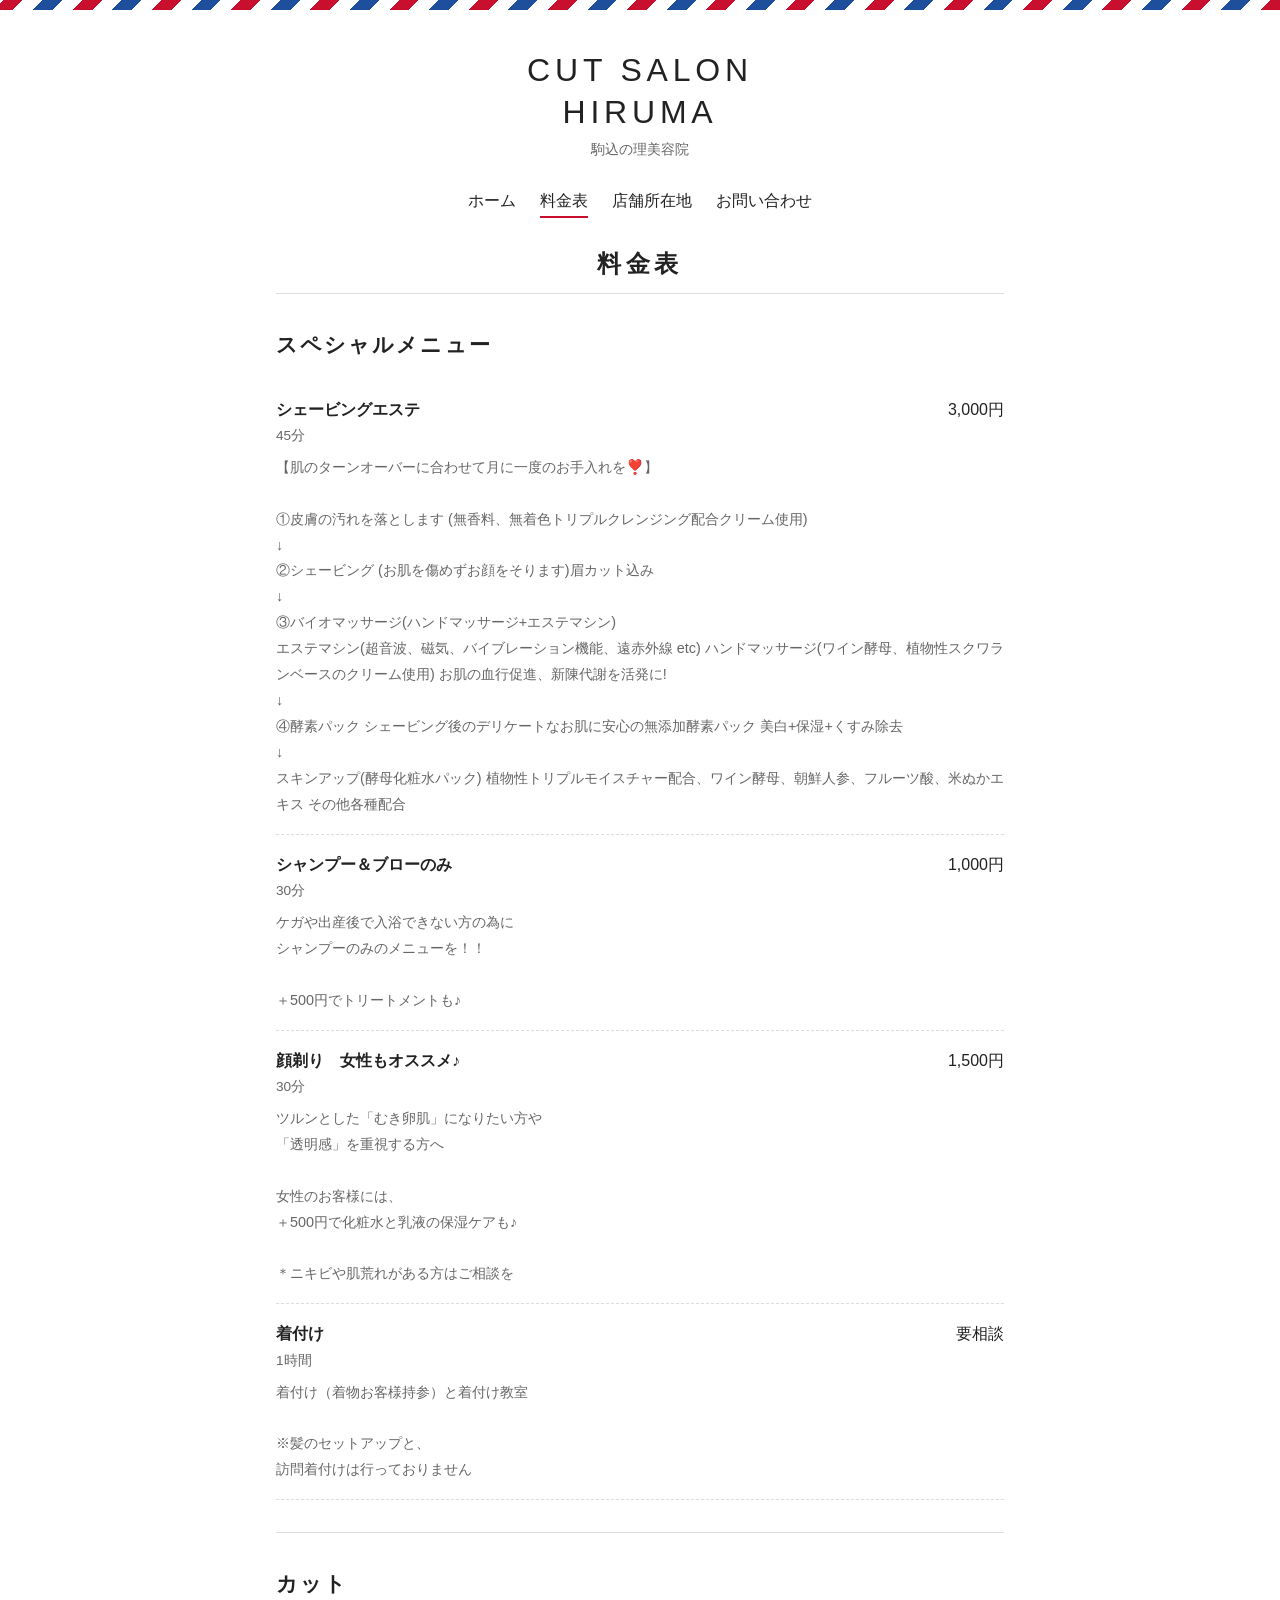
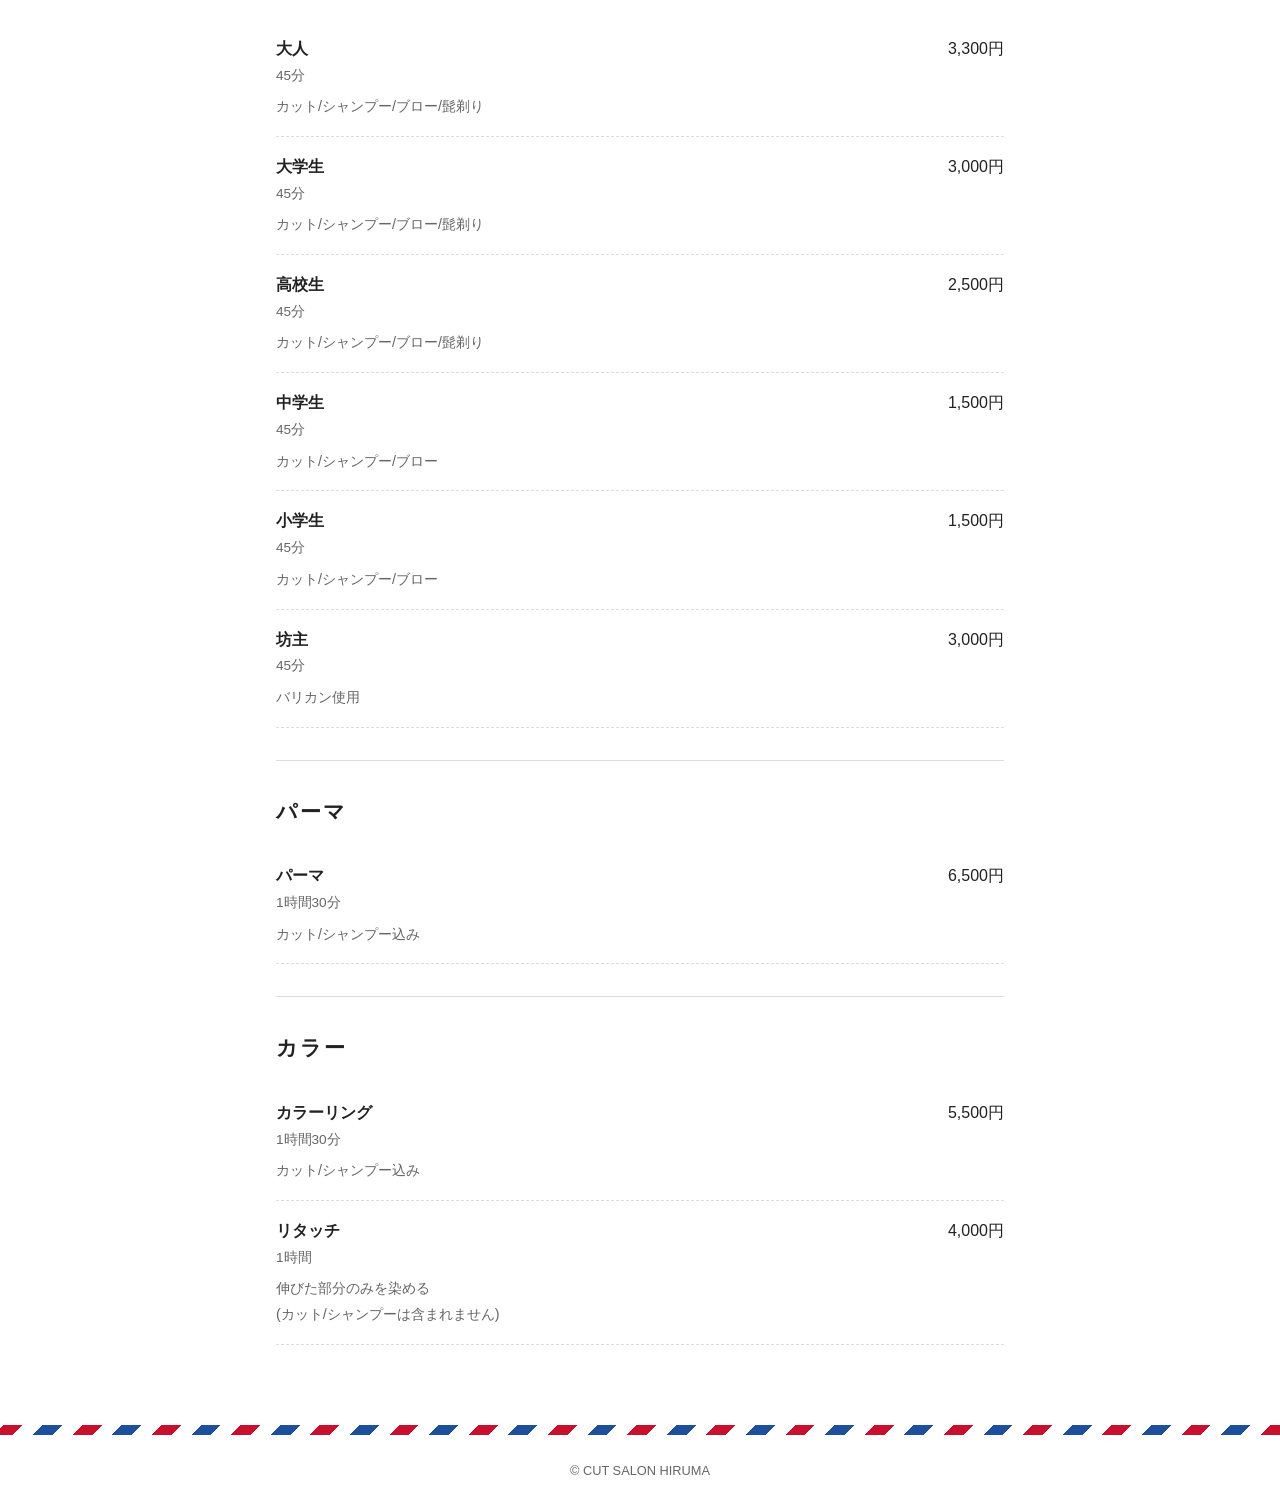
==== price.html @ f93929a5 "feat: Wix から CUT SALON HIRUMA のサイトを移行 Co-Authored-By: Claude Opus 5.5 <noreply@anthropic.com>" ====
<!doctype html>
<html lang="ja">
<head>
  <meta charset="utf-8">
  <meta name="viewport" content="width=device-width, initial-scale=1">
  <title>料金表｜CUT SALON HIRUMA｜駒込</title>
  <meta name="description" content="CUT SALON HIRUMA の料金表。カット、パーマ、カラー、シェービングエステ、着付けなど。">
  <link rel="stylesheet" href="style.css">
</head>
<body>
  <div class="pole"></div>

  <header>
    <p class="name"><a href="./">CUT SALON<br>HIRUMA</a></p>
    <p class="sub">駒込の理美容院</p>
  </header>

  <nav>
    <a href="./">ホーム</a>
    <a href="price.html" aria-current="page">料金表</a>
    <a href="./#access">店舗所在地</a>
    <a href="./#contact">お問い合わせ</a>
  </nav>

  <main>
    <h1 class="page-title">料金表</h1>

    <section id="special">
      <h2>スペシャルメニュー</h2>
      <ul class="menu">
        <li>
          <div class="head"><span class="title">シェービングエステ</span><span class="price">3,000円</span></div>
          <div class="time">45分</div>
          <p class="detail">【肌のターンオーバーに合わせて月に一度のお手入れを❣️】

①皮膚の汚れを落とします (無香料、無着色トリプルクレンジング配合クリーム使用)
↓
②シェービング (お肌を傷めずお顔をそります)眉カット込み
↓
③バイオマッサージ(ハンドマッサージ+エステマシン)
エステマシン(超音波、磁気、バイブレーション機能、遠赤外線 etc) ハンドマッサージ(ワイン酵母、植物性スクワランベースのクリーム使用) お肌の血行促進、新陳代謝を活発に!
↓
④酵素パック シェービング後のデリケートなお肌に安心の無添加酵素パック 美白+保湿+くすみ除去
↓
スキンアップ(酵母化粧水パック) 植物性トリプルモイスチャー配合、ワイン酵母、朝鮮人参、フルーツ酸、米ぬかエキス その他各種配合</p>
        </li>
        <li>
          <div class="head"><span class="title">シャンプー＆ブローのみ</span><span class="price">1,000円</span></div>
          <div class="time">30分</div>
          <p class="detail">ケガや出産後で入浴できない方の為に
シャンプーのみのメニューを！！

＋500円でトリートメントも♪</p>
        </li>
        <li>
          <div class="head"><span class="title">顔剃り　女性もオススメ♪</span><span class="price">1,500円</span></div>
          <div class="time">30分</div>
          <p class="detail">ツルンとした「むき卵肌」になりたい方や
「透明感」を重視する方へ

女性のお客様には、
＋500円で化粧水と乳液の保湿ケアも♪

＊ニキビや肌荒れがある方はご相談を</p>
        </li>
        <li>
          <div class="head"><span class="title">着付け</span><span class="price">要相談</span></div>
          <div class="time">1時間</div>
          <p class="detail">着付け（着物お客様持参）と着付け教室

※髪のセットアップと、
訪問着付けは行っておりません</p>
        </li>
      </ul>
    </section>

    <section id="cut">
      <h2>カット</h2>
      <ul class="menu">
        <li>
          <div class="head"><span class="title">大人</span><span class="price">3,300円</span></div>
          <div class="time">45分</div>
          <p class="detail">カット/シャンプー/ブロー/髭剃り</p>
        </li>
        <li>
          <div class="head"><span class="title">大学生</span><span class="price">3,000円</span></div>
          <div class="time">45分</div>
          <p class="detail">カット/シャンプー/ブロー/髭剃り</p>
        </li>
        <li>
          <div class="head"><span class="title">高校生</span><span class="price">2,500円</span></div>
          <div class="time">45分</div>
          <p class="detail">カット/シャンプー/ブロー/髭剃り</p>
        </li>
        <li>
          <div class="head"><span class="title">中学生</span><span class="price">1,500円</span></div>
          <div class="time">45分</div>
          <p class="detail">カット/シャンプー/ブロー</p>
        </li>
        <li>
          <div class="head"><span class="title">小学生</span><span class="price">1,500円</span></div>
          <div class="time">45分</div>
          <p class="detail">カット/シャンプー/ブロー</p>
        </li>
        <li>
          <div class="head"><span class="title">坊主</span><span class="price">3,000円</span></div>
          <div class="time">45分</div>
          <p class="detail">バリカン使用</p>
        </li>
      </ul>
    </section>

    <section id="perm">
      <h2>パーマ</h2>
      <ul class="menu">
        <li>
          <div class="head"><span class="title">パーマ</span><span class="price">6,500円</span></div>
          <div class="time">1時間30分</div>
          <p class="detail">カット/シャンプー込み</p>
        </li>
      </ul>
    </section>

    <section id="color">
      <h2>カラー</h2>
      <ul class="menu">
        <li>
          <div class="head"><span class="title">カラーリング</span><span class="price">5,500円</span></div>
          <div class="time">1時間30分</div>
          <p class="detail">カット/シャンプー込み</p>
        </li>
        <li>
          <div class="head"><span class="title">リタッチ</span><span class="price">4,000円</span></div>
          <div class="time">1時間</div>
          <p class="detail">伸びた部分のみを染める
(カット/シャンプーは含まれません)</p>
        </li>
      </ul>
    </section>

  </main>

  <div class="pole"></div>
  <footer>© CUT SALON HIRUMA</footer>
</body>
</html>
---- style.css ----
/* 色やサイズはここで一括管理する */
:root {
  --text: #222;
  --muted: #666;
  --bg: #fff;
  --bg-sub: #f6f6f4;
  --line: #ddd;
  --red: #c8102e;
  --blue: #1d4f9c;
  --max: 760px;
}

* { box-sizing: border-box; }

body {
  margin: 0;
  font-family: -apple-system, BlinkMacSystemFont, "Hiragino Sans", "Hiragino Kaku Gothic ProN", "Noto Sans JP", sans-serif;
  color: var(--text);
  background: var(--bg);
  line-height: 1.8;
}

a { color: var(--blue); }

/* 理容店のサインポールを模した帯 */
.pole {
  height: 10px;
  background: repeating-linear-gradient(-45deg,
    var(--red) 0 14px, #fff 14px 28px, var(--blue) 28px 42px, #fff 42px 56px);
}

header {
  text-align: center;
  padding: 40px 16px 24px;
}

header .name {
  margin: 0;
  font-size: 2rem;
  letter-spacing: 0.15em;
  line-height: 1.3;
}

header .name a { color: inherit; text-decoration: none; }

header .sub {
  margin: 4px 0 0;
  color: var(--muted);
  font-size: 0.9rem;
}

nav {
  display: flex;
  justify-content: center;
  flex-wrap: wrap;
  gap: 8px 24px;
  padding: 0 16px 24px;
}

nav a {
  color: var(--text);
  text-decoration: none;
  border-bottom: 2px solid transparent;
}

nav a:hover, nav a[aria-current="page"] { border-bottom-color: var(--red); }

main {
  max-width: var(--max);
  margin: 0 auto;
  padding: 0 16px 48px;
}

section { padding: 32px 0; border-top: 1px solid var(--line); }

h2 {
  margin: 0 0 16px;
  font-size: 1.3rem;
  letter-spacing: 0.1em;
}

h3 { margin: 24px 0 8px; font-size: 1.1rem; }

dl.info {
  display: grid;
  grid-template-columns: max-content 1fr;
  gap: 4px 20px;
  margin: 0;
}

dl.info dt { color: var(--muted); }
dl.info dd { margin: 0; }

.button {
  display: inline-block;
  padding: 10px 24px;
  border: 1px solid var(--text);
  border-radius: 4px;
  color: var(--text);
  text-decoration: none;
}

.button:hover { background: var(--bg-sub); }

/* 料金表 */
.menu { list-style: none; margin: 0; padding: 0; }

.menu li {
  padding: 16px 0;
  border-bottom: 1px dashed var(--line);
}

.menu .head {
  display: flex;
  justify-content: space-between;
  align-items: baseline;
  gap: 12px;
  flex-wrap: wrap;
}

.menu .title { font-weight: bold; }
.menu .price { white-space: nowrap; }
.menu .time { color: var(--muted); font-size: 0.85rem; }

.menu .detail {
  margin: 6px 0 0;
  color: var(--muted);
  font-size: 0.9rem;
  white-space: pre-line;
}

.note { color: var(--muted); font-size: 0.85rem; }

footer {
  text-align: center;
  padding: 24px 16px;
  color: var(--muted);
  font-size: 0.8rem;
}

.page-title {
  margin: 0 0 8px;
  text-align: center;
  font-size: 1.5rem;
  letter-spacing: 0.2em;
}
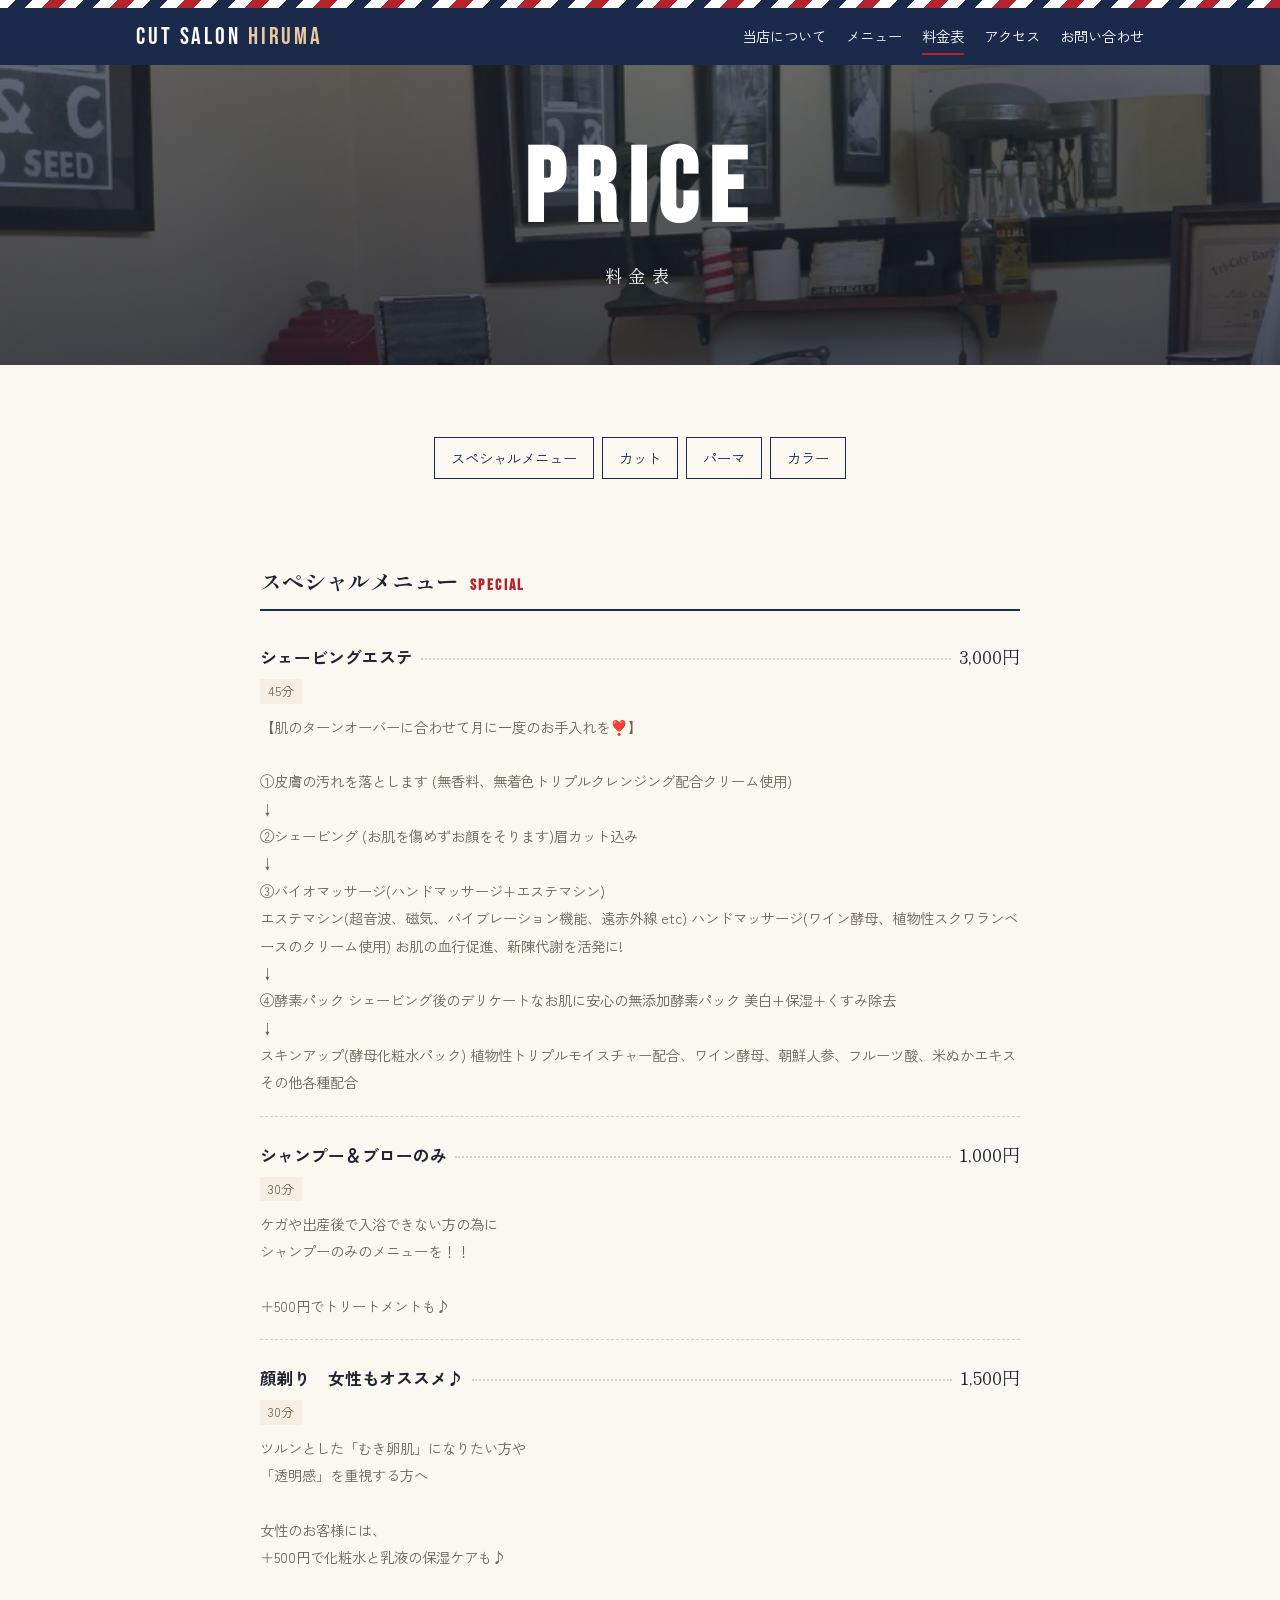
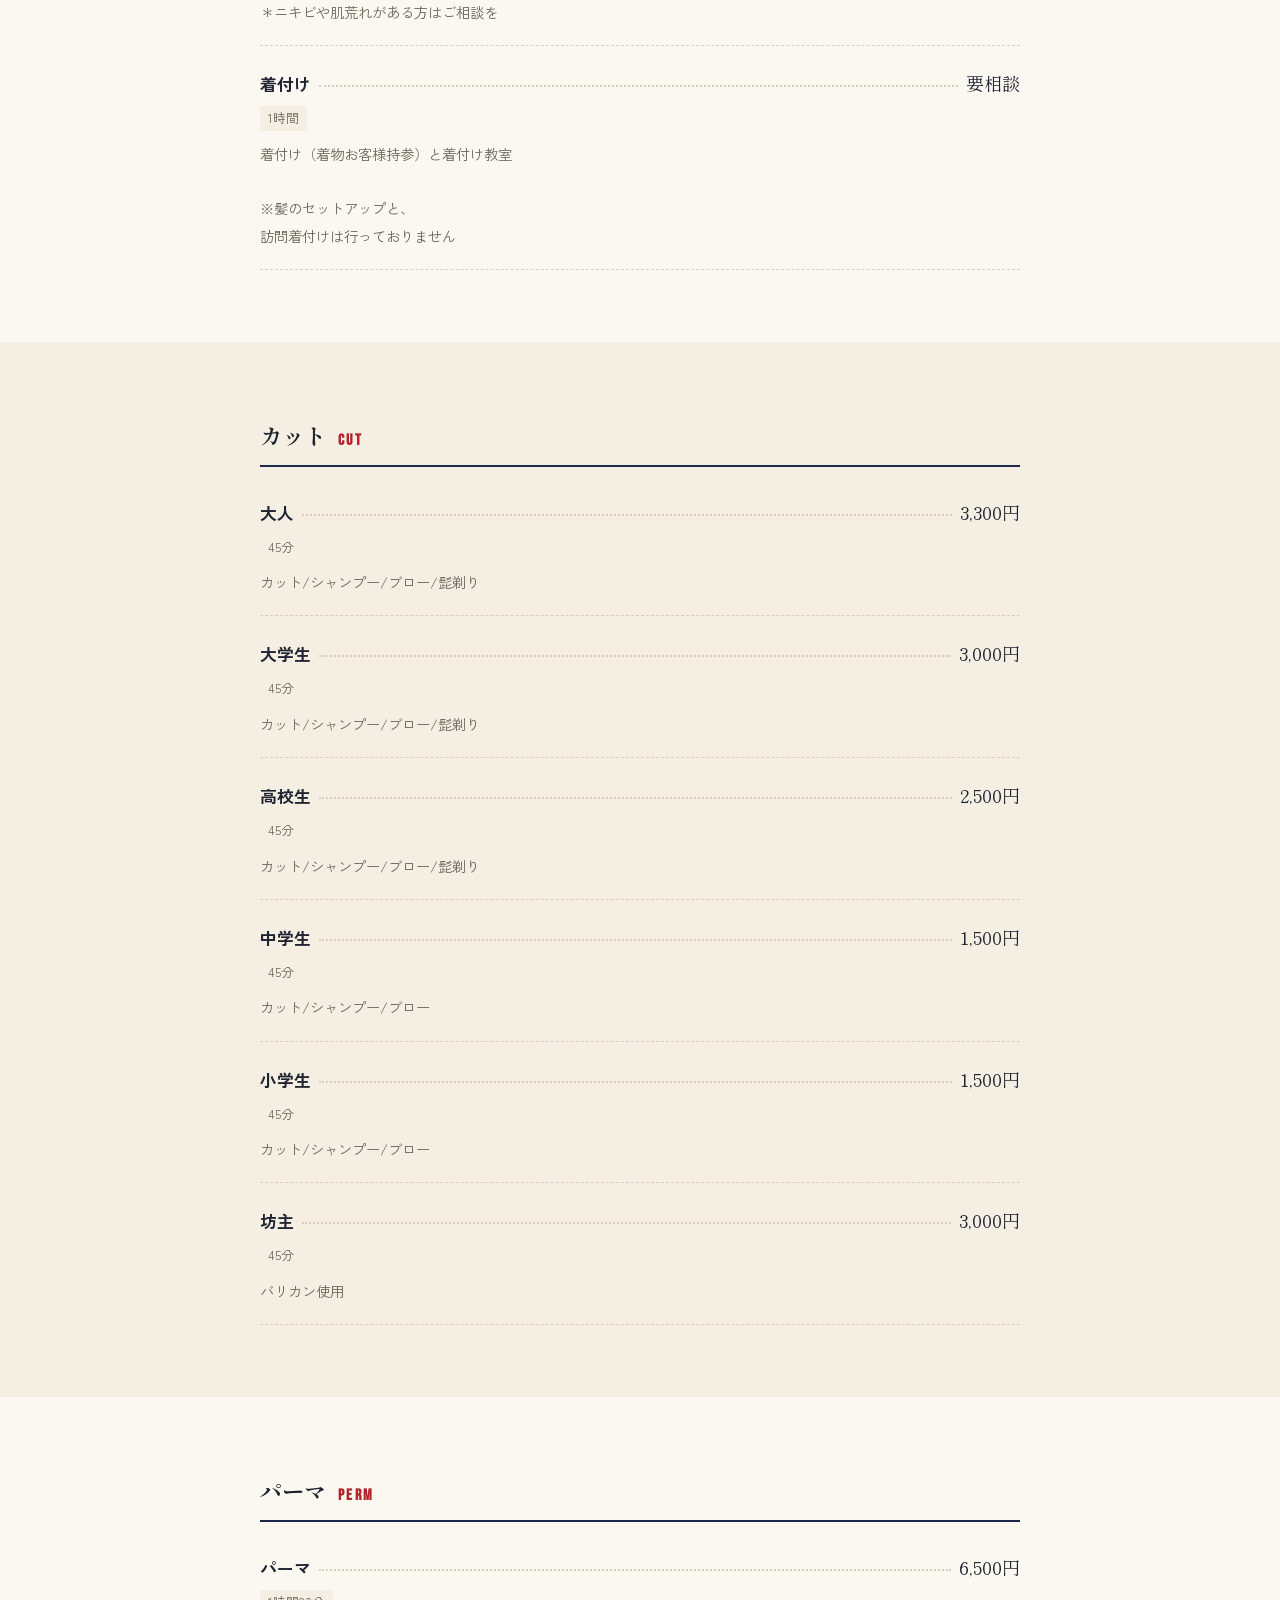
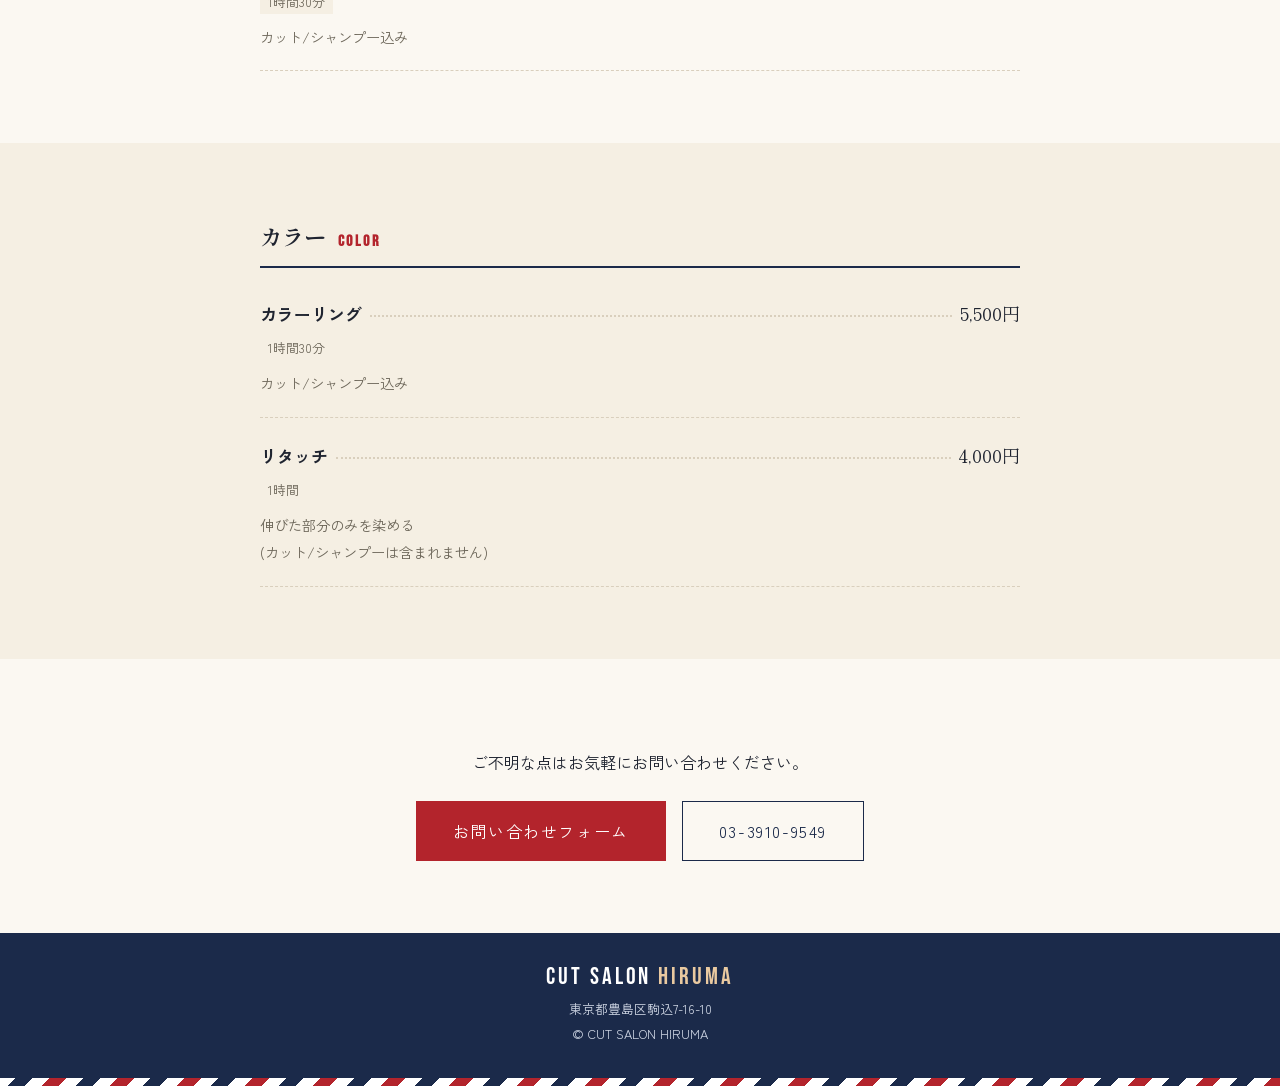
==== commit e202ac9e: "feat: レトロな理容室風にデザインを刷新し、写真と Google マップを追加 Co-Authored-By: Claude Opus 5.5 <noreply@anthropic.com>" ====
--- a/price.html
+++ b/price.html
@@ -5,28 +5,46 @@
   <meta name="viewport" content="width=device-width, initial-scale=1">
   <title>料金表｜CUT SALON HIRUMA｜駒込</title>
   <meta name="description" content="CUT SALON HIRUMA の料金表。カット、パーマ、カラー、シェービングエステ、着付けなど。">
+  <link rel="preconnect" href="https://fonts.googleapis.com">
+  <link rel="preconnect" href="https://fonts.gstatic.com" crossorigin>
+  <link href="https://fonts.googleapis.com/css2?family=Bebas+Neue&family=Shippori+Mincho+B1:wght@500;700&family=Zen+Kaku+Gothic+New:wght@400;700&display=swap" rel="stylesheet">
   <link rel="stylesheet" href="style.css">
 </head>
 <body>
   <div class="pole"></div>
 
-  <header>
-    <p class="name"><a href="./">CUT SALON<br>HIRUMA</a></p>
-    <p class="sub">駒込の理美容院</p>
+  <header class="site-header">
+    <div class="inner">
+      <a class="logo" href="./">CUT SALON <span>HIRUMA</span></a>
+      <nav>
+        <a href="./#about">当店について</a>
+        <a href="./#service">メニュー</a>
+        <a href="price.html" aria-current="page">料金表</a>
+        <a href="./#access">アクセス</a>
+        <a href="./#contact">お問い合わせ</a>
+      </nav>
+    </div>
   </header>
 
-  <nav>
-    <a href="./">ホーム</a>
-    <a href="price.html" aria-current="page">料金表</a>
-    <a href="./#access">店舗所在地</a>
-    <a href="./#contact">お問い合わせ</a>
-  </nav>
+  <div class="hero small">
+    <div class="inner">
+      <h1 class="en">PRICE</h1>
+      <p class="ja">料金表</p>
+    </div>
+  </div>
 
-  <main>
-    <h1 class="page-title">料金表</h1>
+  <section style="padding-bottom:0">
+    <nav class="category-nav">
+      <a href="#special">スペシャルメニュー</a>
+      <a href="#cut">カット</a>
+      <a href="#perm">パーマ</a>
+      <a href="#color">カラー</a>
+    </nav>
+  </section>
 
-    <section id="special">
-      <h2>スペシャルメニュー</h2>
+  <section id="special">
+    <div class="price-block">
+      <h2>スペシャルメニュー<span class="en">SPECIAL</span></h2>
       <ul class="menu">
         <li>
           <div class="head"><span class="title">シェービングエステ</span><span class="price">3,000円</span></div>
@@ -72,10 +90,12 @@
 訪問着付けは行っておりません</p>
         </li>
       </ul>
-    </section>
+    </div>
+  </section>
 
-    <section id="cut">
-      <h2>カット</h2>
+  <section id="cut" class="alt">
+    <div class="price-block">
+      <h2>カット<span class="en">CUT</span></h2>
       <ul class="menu">
         <li>
           <div class="head"><span class="title">大人</span><span class="price">3,300円</span></div>
@@ -108,10 +128,12 @@
           <p class="detail">バリカン使用</p>
         </li>
       </ul>
-    </section>
+    </div>
+  </section>
 
-    <section id="perm">
-      <h2>パーマ</h2>
+  <section id="perm">
+    <div class="price-block">
+      <h2>パーマ<span class="en">PERM</span></h2>
       <ul class="menu">
         <li>
           <div class="head"><span class="title">パーマ</span><span class="price">6,500円</span></div>
@@ -119,10 +141,12 @@
           <p class="detail">カット/シャンプー込み</p>
         </li>
       </ul>
-    </section>
+    </div>
+  </section>
 
-    <section id="color">
-      <h2>カラー</h2>
+  <section id="color" class="alt">
+    <div class="price-block">
+      <h2>カラー<span class="en">COLOR</span></h2>
       <ul class="menu">
         <li>
           <div class="head"><span class="title">カラーリング</span><span class="price">5,500円</span></div>
@@ -136,11 +160,24 @@
 (カット/シャンプーは含まれません)</p>
         </li>
       </ul>
-    </section>
+    </div>
+  </section>
 
-  </main>
+  <section class="contact">
+    <div class="container">
+      <p>ご不明な点はお気軽にお問い合わせください。</p>
+      <div class="buttons">
+        <a class="button red" href="https://forms.gle/vRZttSiJEfqaqAT56" target="_blank" rel="noopener">お問い合わせフォーム</a>
+        <a class="button outline" href="tel:0339109549">03-3910-9549</a>
+      </div>
+    </div>
+  </section>
 
+  <footer>
+    <a class="logo" href="./">CUT SALON <span>HIRUMA</span></a>
+    <div>東京都豊島区駒込7-16-10</div>
+    <div>© CUT SALON HIRUMA</div>
+  </footer>
   <div class="pole"></div>
-  <footer>© CUT SALON HIRUMA</footer>
 </body>
 </html>
--- a/style.css
+++ b/style.css
@@ -1,146 +1,379 @@
 /* 色やサイズはここで一括管理する */
 :root {
-  --text: #222;
-  --muted: #666;
-  --bg: #fff;
-  --bg-sub: #f6f6f4;
-  --line: #ddd;
-  --red: #c8102e;
-  --blue: #1d4f9c;
-  --max: 760px;
+  --ink: #1f2430;
+  --muted: #6b6558;
+  --cream: #f5efe3;
+  --paper: #fbf8f2;
+  --navy: #1b2a4a;
+  --red: #b3242c;
+  --line: #d9cfbd;
+  --max: 1040px;
+  --serif: "Shippori Mincho B1", "Hiragino Mincho ProN", serif;
+  --label: "Bebas Neue", "Oswald", sans-serif;
 }
 
 * { box-sizing: border-box; }
+
+html { scroll-behavior: smooth; }
 
 body {
   margin: 0;
-  font-family: -apple-system, BlinkMacSystemFont, "Hiragino Sans", "Hiragino Kaku Gothic ProN", "Noto Sans JP", sans-serif;
-  color: var(--text);
-  background: var(--bg);
-  line-height: 1.8;
-}
-
-a { color: var(--blue); }
+  font-family: "Zen Kaku Gothic New", -apple-system, "Hiragino Sans", sans-serif;
+  color: var(--ink);
+  background: var(--paper);
+  line-height: 1.9;
+}
+
+img { max-width: 100%; display: block; }
+
+a { color: var(--navy); }
 
 /* 理容店のサインポールを模した帯 */
 .pole {
-  height: 10px;
+  height: 8px;
   background: repeating-linear-gradient(-45deg,
-    var(--red) 0 14px, #fff 14px 28px, var(--blue) 28px 42px, #fff 42px 56px);
-}
-
-header {
+    var(--red) 0 12px, #fff 12px 24px, var(--navy) 24px 36px, #fff 36px 48px);
+}
+
+/* ヘッダー */
+.site-header {
+  position: sticky;
+  top: 0;
+  z-index: 10;
+  background: var(--navy);
+  color: #fff;
+}
+
+.site-header .inner {
+  max-width: var(--max);
+  margin: 0 auto;
+  padding: 10px 16px;
+  display: flex;
+  align-items: center;
+  justify-content: space-between;
+  gap: 8px 24px;
+  flex-wrap: wrap;
+}
+
+.logo {
+  color: #fff;
+  text-decoration: none;
+  font-family: var(--label);
+  font-size: 1.5rem;
+  letter-spacing: 0.12em;
+  line-height: 1;
+}
+
+.logo span { color: #e9c9a0; }
+
+.site-header nav { display: flex; flex-wrap: wrap; gap: 4px 20px; }
+
+.site-header nav a {
+  color: #fff;
+  text-decoration: none;
+  font-size: 0.9rem;
+  padding: 4px 0;
+  border-bottom: 2px solid transparent;
+}
+
+.site-header nav a:hover,
+.site-header nav a[aria-current="page"] { border-bottom-color: var(--red); }
+
+/* ヒーロー */
+.hero {
+  position: relative;
+  min-height: min(72vh, 640px);
+  display: grid;
+  place-items: center;
   text-align: center;
-  padding: 40px 16px 24px;
-}
-
-header .name {
+  color: #fff;
+  background: #222 url("images/hero.jpg") center / cover no-repeat;
+}
+
+.hero::before {
+  content: "";
+  position: absolute;
+  inset: 0;
+  background: linear-gradient(rgba(20, 24, 36, 0.55), rgba(20, 24, 36, 0.75));
+}
+
+.hero .inner { position: relative; padding: 48px 16px; }
+
+.hero .en {
   margin: 0;
-  font-size: 2rem;
+  font-family: var(--label);
+  font-size: clamp(3rem, 12vw, 6.5rem);
+  letter-spacing: 0.1em;
+  line-height: 1;
+}
+
+.hero .ja {
+  margin: 16px 0 0;
+  font-family: var(--serif);
+  font-size: 1.1rem;
+  letter-spacing: 0.3em;
+}
+
+.hero .badge {
+  display: inline-block;
+  margin-top: 24px;
+  padding: 6px 18px;
+  border: 1px solid rgba(255, 255, 255, 0.7);
+  font-size: 0.85rem;
   letter-spacing: 0.15em;
-  line-height: 1.3;
-}
-
-header .name a { color: inherit; text-decoration: none; }
-
-header .sub {
-  margin: 4px 0 0;
+}
+
+.hero.small { min-height: min(34vh, 300px); background-image: url("images/chair.jpg"); background-position: center 40%; }
+
+/* セクション共通 */
+section { padding: 72px 16px; }
+
+section.alt { background: var(--cream); }
+
+.container { max-width: var(--max); margin: 0 auto; }
+
+.section-title { text-align: center; margin: 0 0 40px; }
+
+.section-title .en {
+  display: block;
+  font-family: var(--label);
+  font-size: 2.6rem;
+  letter-spacing: 0.12em;
+  line-height: 1;
+  color: var(--navy);
+}
+
+.section-title .ja {
+  display: block;
+  margin-top: 8px;
+  font-family: var(--serif);
+  font-size: 0.95rem;
+  color: var(--red);
+  letter-spacing: 0.2em;
+}
+
+/* ABOUT */
+.about {
+  display: grid;
+  grid-template-columns: 1fr 1fr;
+  gap: 40px;
+  align-items: center;
+}
+
+.about img { width: 100%; aspect-ratio: 4 / 5; object-fit: cover; }
+
+.about .lead {
+  font-family: var(--serif);
+  font-size: 1.25rem;
+  line-height: 2.2;
+  margin: 0 0 32px;
+}
+
+/* サービスカード */
+.cards {
+  display: grid;
+  grid-template-columns: repeat(auto-fit, minmax(220px, 1fr));
+  gap: 20px;
+}
+
+.card {
+  background: #fff;
+  border: 1px solid var(--line);
+  border-top: 4px solid var(--navy);
+  padding: 28px 24px;
+}
+
+.card:nth-child(even) { border-top-color: var(--red); }
+
+.card .num {
+  font-family: var(--label);
+  font-size: 1.1rem;
   color: var(--muted);
-  font-size: 0.9rem;
-}
-
-nav {
+  letter-spacing: 0.1em;
+}
+
+.card h3 {
+  margin: 4px 0 12px;
+  font-family: var(--serif);
+  font-size: 1.25rem;
+}
+
+.card p { margin: 0; color: var(--muted); font-size: 0.92rem; }
+
+.card .price {
+  margin-top: 16px;
+  font-family: var(--serif);
+  font-size: 1.1rem;
+  color: var(--ink);
+}
+
+.center { text-align: center; margin-top: 40px; }
+
+/* ボタン */
+.button {
+  display: inline-block;
+  padding: 14px 36px;
+  background: var(--navy);
+  color: #fff;
+  text-decoration: none;
+  letter-spacing: 0.1em;
+  border: 1px solid var(--navy);
+  transition: background 0.2s, color 0.2s;
+}
+
+.button:hover { background: #fff; color: var(--navy); }
+
+.button.outline { background: transparent; color: var(--navy); }
+
+.button.outline:hover { background: var(--navy); color: #fff; }
+
+.button.red { background: var(--red); border-color: var(--red); }
+
+.button.red:hover { background: #fff; color: var(--red); }
+
+/* アクセス */
+.access {
+  display: grid;
+  grid-template-columns: 1fr 1.3fr;
+  gap: 40px;
+  align-items: start;
+}
+
+dl.info { margin: 0; }
+
+dl.info div {
+  display: grid;
+  grid-template-columns: 6em 1fr;
+  padding: 14px 0;
+  border-bottom: 1px solid var(--line);
+}
+
+dl.info dt { color: var(--muted); font-size: 0.9rem; }
+dl.info dd { margin: 0; }
+
+.map {
+  width: 100%;
+  aspect-ratio: 4 / 3;
+  border: 0;
+  filter: grayscale(0.3);
+}
+
+/* お問い合わせ */
+.contact { text-align: center; }
+
+.contact .buttons {
   display: flex;
   justify-content: center;
   flex-wrap: wrap;
-  gap: 8px 24px;
-  padding: 0 16px 24px;
-}
-
-nav a {
-  color: var(--text);
-  text-decoration: none;
-  border-bottom: 2px solid transparent;
-}
-
-nav a:hover, nav a[aria-current="page"] { border-bottom-color: var(--red); }
-
-main {
-  max-width: var(--max);
-  margin: 0 auto;
-  padding: 0 16px 48px;
-}
-
-section { padding: 32px 0; border-top: 1px solid var(--line); }
-
-h2 {
-  margin: 0 0 16px;
-  font-size: 1.3rem;
-  letter-spacing: 0.1em;
-}
-
-h3 { margin: 24px 0 8px; font-size: 1.1rem; }
-
-dl.info {
-  display: grid;
-  grid-template-columns: max-content 1fr;
-  gap: 4px 20px;
-  margin: 0;
-}
-
-dl.info dt { color: var(--muted); }
-dl.info dd { margin: 0; }
-
-.button {
-  display: inline-block;
-  padding: 10px 24px;
-  border: 1px solid var(--text);
-  border-radius: 4px;
-  color: var(--text);
-  text-decoration: none;
-}
-
-.button:hover { background: var(--bg-sub); }
+  gap: 16px;
+  margin-top: 24px;
+}
+
+.contact .tel {
+  display: block;
+  font-family: var(--label);
+  font-size: 2.4rem;
+  letter-spacing: 0.08em;
+  color: var(--navy);
+  text-decoration: none;
+  margin-top: 8px;
+}
 
 /* 料金表 */
-.menu { list-style: none; margin: 0; padding: 0; }
-
-.menu li {
-  padding: 16px 0;
-  border-bottom: 1px dashed var(--line);
-}
-
-.menu .head {
+.category-nav {
   display: flex;
-  justify-content: space-between;
+  justify-content: center;
+  flex-wrap: wrap;
+  gap: 8px;
+  margin-bottom: 8px;
+}
+
+.category-nav a {
+  padding: 6px 16px;
+  border: 1px solid var(--navy);
+  color: var(--navy);
+  text-decoration: none;
+  font-size: 0.9rem;
+}
+
+.category-nav a:hover { background: var(--navy); color: #fff; }
+
+.price-block { max-width: 760px; margin: 0 auto; }
+
+.price-block h2 {
+  display: flex;
   align-items: baseline;
   gap: 12px;
-  flex-wrap: wrap;
-}
-
-.menu .title { font-weight: bold; }
-.menu .price { white-space: nowrap; }
-.menu .time { color: var(--muted); font-size: 0.85rem; }
+  margin: 0 0 8px;
+  padding-bottom: 8px;
+  border-bottom: 2px solid var(--navy);
+  font-family: var(--serif);
+  font-size: 1.4rem;
+}
+
+.price-block h2 .en {
+  font-family: var(--label);
+  font-size: 1rem;
+  color: var(--red);
+  letter-spacing: 0.15em;
+}
+
+.menu { list-style: none; margin: 0; padding: 0; }
+
+.menu li { padding: 20px 0; border-bottom: 1px dashed var(--line); }
+
+/* メニュー名と料金を点線でつなぐ */
+.menu .head { display: flex; align-items: baseline; gap: 8px; }
+
+.menu .title { font-weight: bold; font-size: 1.05rem; }
+
+.menu .head::after {
+  content: "";
+  order: 1;
+  flex: 1;
+  border-bottom: 2px dotted var(--line);
+  transform: translateY(-4px);
+}
+
+.menu .price {
+  order: 2;
+  font-family: var(--serif);
+  font-size: 1.15rem;
+  white-space: nowrap;
+}
+
+.menu .time {
+  display: inline-block;
+  margin-top: 4px;
+  padding: 0 8px;
+  background: var(--cream);
+  color: var(--muted);
+  font-size: 0.8rem;
+}
 
 .menu .detail {
-  margin: 6px 0 0;
+  margin: 8px 0 0;
   color: var(--muted);
   font-size: 0.9rem;
   white-space: pre-line;
 }
 
-.note { color: var(--muted); font-size: 0.85rem; }
-
+/* フッター */
 footer {
+  background: var(--navy);
+  color: #cfd6e4;
   text-align: center;
-  padding: 24px 16px;
-  color: var(--muted);
+  padding: 32px 16px;
   font-size: 0.8rem;
 }
 
-.page-title {
-  margin: 0 0 8px;
-  text-align: center;
-  font-size: 1.5rem;
-  letter-spacing: 0.2em;
-}
+footer .logo { display: inline-block; margin-bottom: 8px; }
+
+/* スマホ */
+@media (max-width: 720px) {
+  section { padding: 56px 16px; }
+  .about, .access { grid-template-columns: 1fr; }
+  .about img { aspect-ratio: 16 / 10; }
+  .site-header .inner { justify-content: center; }
+  .hero { min-height: min(60vh, 520px); }
+}
